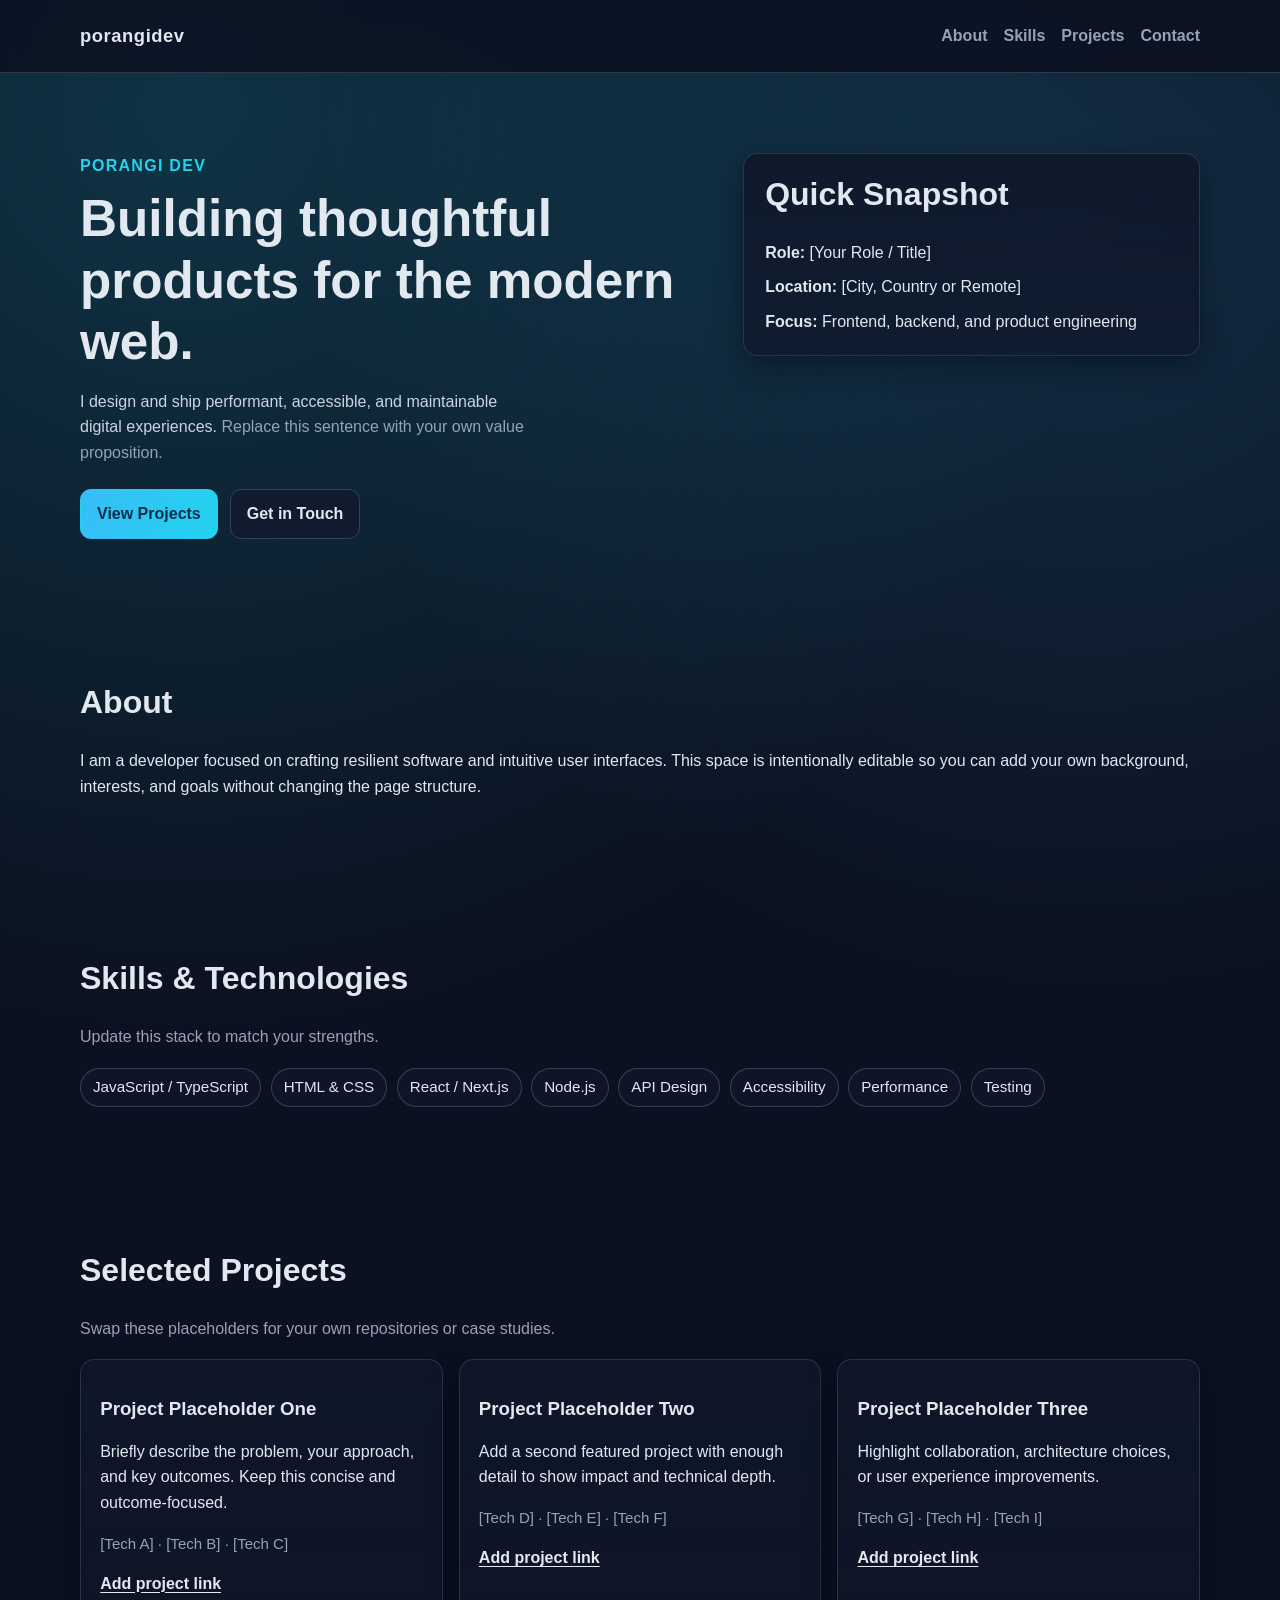
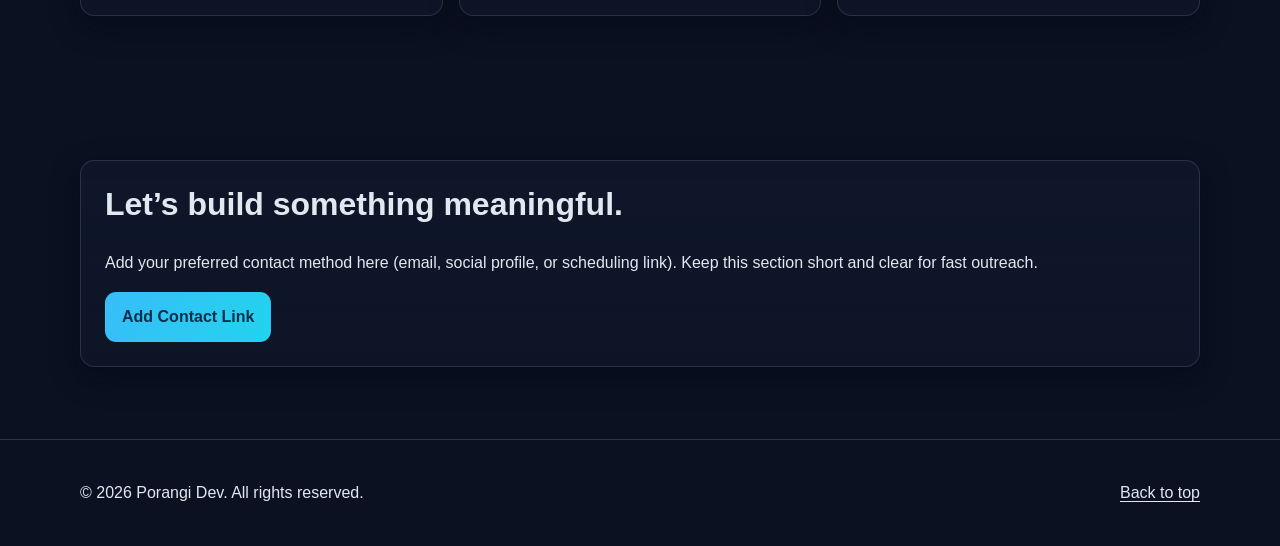
==== index.html @ abcf20e6 "Update implementation plan with privacy policy requirement Co-authored-by: alexx-km <60221685+alexx-" ====
<!doctype html>
<html lang="en">
  <head>
    <meta charset="utf-8" />
    <meta name="viewport" content="width=device-width, initial-scale=1" />
    <title>Porangi Dev | Developer Portfolio</title>
    <meta
      name="description"
      content="Porangi Dev builds modern web experiences. Explore skills, selected projects, and ways to connect."
    />
    <link rel="stylesheet" href="assets/css/styles.css" />
  </head>
  <body>
    <a class="skip-link" href="#main-content">Skip to main content</a>

    <header class="site-header" id="top">
      <div class="container header-inner">
        <a class="brand" href="#top" aria-label="Porangi Dev home">porangidev</a>
        <button
          class="nav-toggle"
          type="button"
          aria-controls="primary-nav"
          aria-expanded="false"
          aria-label="Toggle navigation"
        >
          <span class="nav-toggle-bar" aria-hidden="true"></span>
          <span class="nav-toggle-text">Menu</span>
        </button>
        <nav id="primary-nav" class="primary-nav" aria-label="Primary">
          <ul>
            <li><a href="#about">About</a></li>
            <li><a href="#skills">Skills</a></li>
            <li><a href="#projects">Projects</a></li>
            <li><a href="#contact">Contact</a></li>
          </ul>
        </nav>
      </div>
    </header>

    <main id="main-content">
      <section class="hero section">
        <div class="container hero-grid">
          <div>
            <p class="eyebrow">Porangi Dev</p>
            <h1>Building thoughtful products for the modern web.</h1>
            <p class="lead">
              I design and ship performant, accessible, and maintainable digital experiences.
              <span class="muted">Replace this sentence with your own value proposition.</span>
            </p>
            <div class="hero-actions">
              <a class="button button-primary" href="#projects">View Projects</a>
              <a class="button button-secondary" href="#contact">Get in Touch</a>
            </div>
          </div>
          <aside class="hero-card" aria-label="Quick profile">
            <h2>Quick Snapshot</h2>
            <ul>
              <li><strong>Role:</strong> <span>[Your Role / Title]</span></li>
              <li><strong>Location:</strong> <span>[City, Country or Remote]</span></li>
              <li><strong>Focus:</strong> <span>Frontend, backend, and product engineering</span></li>
            </ul>
          </aside>
        </div>
      </section>

      <section class="section" id="about">
        <div class="container">
          <h2>About</h2>
          <p>
            I am a developer focused on crafting resilient software and intuitive user interfaces.
            This space is intentionally editable so you can add your own background, interests, and
            goals without changing the page structure.
          </p>
        </div>
      </section>

      <section class="section" id="skills">
        <div class="container">
          <h2>Skills &amp; Technologies</h2>
          <p class="section-intro">Update this stack to match your strengths.</p>
          <ul class="chip-list" aria-label="Skills list">
            <li>JavaScript / TypeScript</li>
            <li>HTML &amp; CSS</li>
            <li>React / Next.js</li>
            <li>Node.js</li>
            <li>API Design</li>
            <li>Accessibility</li>
            <li>Performance</li>
            <li>Testing</li>
          </ul>
        </div>
      </section>

      <section class="section" id="projects">
        <div class="container">
          <h2>Selected Projects</h2>
          <p class="section-intro">Swap these placeholders for your own repositories or case studies.</p>
          <div class="project-grid">
            <article class="project-card">
              <h3>Project Placeholder One</h3>
              <p>
                Briefly describe the problem, your approach, and key outcomes.
                Keep this concise and outcome-focused.
              </p>
              <p class="project-tags" aria-label="Project technologies">[Tech A] · [Tech B] · [Tech C]</p>
              <a href="#contact" class="project-link">Add project link</a>
            </article>
            <article class="project-card">
              <h3>Project Placeholder Two</h3>
              <p>
                Add a second featured project with enough detail to show impact and technical depth.
              </p>
              <p class="project-tags" aria-label="Project technologies">[Tech D] · [Tech E] · [Tech F]</p>
              <a href="#contact" class="project-link">Add project link</a>
            </article>
            <article class="project-card">
              <h3>Project Placeholder Three</h3>
              <p>
                Highlight collaboration, architecture choices, or user experience improvements.
              </p>
              <p class="project-tags" aria-label="Project technologies">[Tech G] · [Tech H] · [Tech I]</p>
              <a href="#contact" class="project-link">Add project link</a>
            </article>
          </div>
        </div>
      </section>

      <section class="section" id="contact">
        <div class="container cta-panel">
          <h2>Let’s build something meaningful.</h2>
          <p>
            Add your preferred contact method here (email, social profile, or scheduling link).
            Keep this section short and clear for fast outreach.
          </p>
          <a class="button button-primary" href="#">Add Contact Link</a>
        </div>
      </section>
    </main>

    <footer class="site-footer">
      <div class="container footer-inner">
        <p>&copy; <span id="current-year">2026</span> Porangi Dev. All rights reserved.</p>
        <a href="#top">Back to top</a>
      </div>
    </footer>

    <script src="assets/js/main.js"></script>
  </body>
</html>
---- assets/css/styles.css ----
:root {
  color-scheme: dark;
  --bg: #0b1120;
  --bg-elevated: #121a2f;
  --text: #e2e8f0;
  --muted: #94a3b8;
  --accent: #38bdf8;
  --accent-2: #22d3ee;
  --border: #1e293b;
  --focus: #facc15;
  --radius: 0.9rem;
  --shadow: 0 10px 30px rgba(2, 6, 23, 0.45);
}

* {
  box-sizing: border-box;
}

html,
body {
  margin: 0;
  padding: 0;
}

body {
  min-height: 100vh;
  font-family: Inter, -apple-system, BlinkMacSystemFont, "Segoe UI", Roboto, Helvetica, Arial, sans-serif;
  line-height: 1.6;
  background:
    radial-gradient(circle at 15% 5%, rgba(34, 211, 238, 0.18), transparent 40%),
    radial-gradient(circle at 85% 10%, rgba(56, 189, 248, 0.16), transparent 35%),
    var(--bg);
  color: var(--text);
}

a {
  color: inherit;
  text-underline-offset: 0.2em;
}

:focus-visible {
  outline: 3px solid var(--focus);
  outline-offset: 3px;
}

.skip-link {
  position: absolute;
  left: -9999px;
  top: 0;
  background: var(--focus);
  color: #111827;
  font-weight: 700;
  padding: 0.7rem 1rem;
  z-index: 1000;
}

.skip-link:focus {
  left: 1rem;
  top: 1rem;
}

.container {
  width: min(70rem, 92vw);
  margin: 0 auto;
}

.site-header {
  position: sticky;
  top: 0;
  backdrop-filter: blur(10px);
  background: rgba(11, 17, 32, 0.85);
  border-bottom: 1px solid rgba(148, 163, 184, 0.25);
  z-index: 10;
}

.header-inner {
  display: flex;
  align-items: center;
  justify-content: space-between;
  min-height: 4.5rem;
  gap: 1rem;
}

.brand {
  font-size: 1.15rem;
  font-weight: 700;
  text-decoration: none;
  letter-spacing: 0.03em;
}

.primary-nav ul {
  list-style: none;
  display: flex;
  gap: 1rem;
  margin: 0;
  padding: 0;
}

.primary-nav a {
  text-decoration: none;
  color: var(--muted);
  font-weight: 600;
}

.primary-nav a:hover,
.primary-nav a:focus-visible {
  color: var(--text);
}

.nav-toggle {
  display: none;
  border: 1px solid var(--border);
  background: var(--bg-elevated);
  color: var(--text);
  border-radius: 0.6rem;
  padding: 0.45rem 0.65rem;
  align-items: center;
  gap: 0.5rem;
}

.nav-toggle-bar {
  display: inline-block;
  width: 1rem;
  height: 0.1rem;
  background: currentColor;
  box-shadow: 0 0.3rem 0 currentColor, 0 -0.3rem 0 currentColor;
}

.section {
  padding: 4.5rem 0;
}

.hero {
  padding-top: 5rem;
}

.hero-grid {
  display: grid;
  grid-template-columns: 1.4fr 1fr;
  gap: 1.5rem;
  align-items: start;
}

.eyebrow {
  margin: 0;
  color: var(--accent-2);
  font-weight: 700;
  text-transform: uppercase;
  letter-spacing: 0.08em;
}

h1,
h2,
h3 {
  line-height: 1.2;
}

h1 {
  font-size: clamp(2rem, 5vw, 3.2rem);
  margin: 0.6rem 0 1rem;
}

h2 {
  font-size: clamp(1.45rem, 3vw, 2rem);
  margin-top: 0;
}

.lead {
  color: #cbd5e1;
  max-width: 52ch;
}

.muted,
.section-intro {
  color: var(--muted);
}

.hero-actions {
  display: flex;
  flex-wrap: wrap;
  gap: 0.75rem;
  margin-top: 1.5rem;
}

.button {
  display: inline-flex;
  align-items: center;
  justify-content: center;
  border-radius: 0.7rem;
  padding: 0.7rem 1rem;
  font-weight: 700;
  text-decoration: none;
  border: 1px solid transparent;
}

.button-primary {
  background: linear-gradient(120deg, var(--accent), var(--accent-2));
  color: #082f49;
}

.button-primary:hover {
  filter: brightness(1.08);
}

.button-secondary {
  border-color: #334155;
  background: var(--bg-elevated);
}

.hero-card,
.project-card,
.cta-panel {
  background: linear-gradient(180deg, rgba(15, 23, 42, 0.9), rgba(15, 23, 42, 0.72));
  border: 1px solid rgba(148, 163, 184, 0.2);
  border-radius: var(--radius);
  box-shadow: var(--shadow);
}

.hero-card {
  padding: 1.3rem;
}

.hero-card ul {
  list-style: none;
  padding: 0;
  margin: 0;
}

.hero-card li + li {
  margin-top: 0.55rem;
}

.chip-list {
  list-style: none;
  display: flex;
  flex-wrap: wrap;
  gap: 0.6rem;
  padding: 0;
  margin: 1.1rem 0 0;
}

.chip-list li {
  background: rgba(15, 23, 42, 0.9);
  border: 1px solid rgba(148, 163, 184, 0.3);
  border-radius: 999px;
  padding: 0.4rem 0.75rem;
  font-size: 0.95rem;
}

.project-grid {
  display: grid;
  grid-template-columns: repeat(auto-fit, minmax(16rem, 1fr));
  gap: 1rem;
  margin-top: 1.1rem;
}

.project-card {
  padding: 1.2rem;
}

.project-tags {
  color: var(--muted);
  font-size: 0.94rem;
}

.project-link {
  font-weight: 700;
}

.project-link:hover,
.project-link:focus-visible {
  color: var(--accent-2);
}

.cta-panel {
  padding: 1.5rem;
}

.site-footer {
  border-top: 1px solid rgba(148, 163, 184, 0.25);
  padding: 1.5rem 0;
}

.footer-inner {
  display: flex;
  justify-content: space-between;
  gap: 1rem;
  align-items: center;
  flex-wrap: wrap;
}

@media (max-width: 52rem) {
  .hero-grid {
    grid-template-columns: 1fr;
  }

  .nav-toggle {
    display: inline-flex;
  }

  .primary-nav {
    display: none;
    width: 100%;
    order: 3;
    padding-bottom: 0.8rem;
  }

  .header-inner {
    flex-wrap: wrap;
  }

  .primary-nav ul {
    width: 100%;
    flex-direction: column;
    gap: 0.45rem;
  }

  .site-header[data-menu-open="true"] .primary-nav {
    display: block;
  }
}

@media (prefers-reduced-motion: no-preference) {
  .project-card,
  .hero-card,
  .button,
  .chip-list li {
    transition: transform 180ms ease, box-shadow 180ms ease, border-color 180ms ease;
  }

  .project-card:hover,
  .hero-card:hover {
    transform: translateY(-3px);
    border-color: rgba(56, 189, 248, 0.5);
  }

  .button:hover {
    transform: translateY(-1px);
  }
}
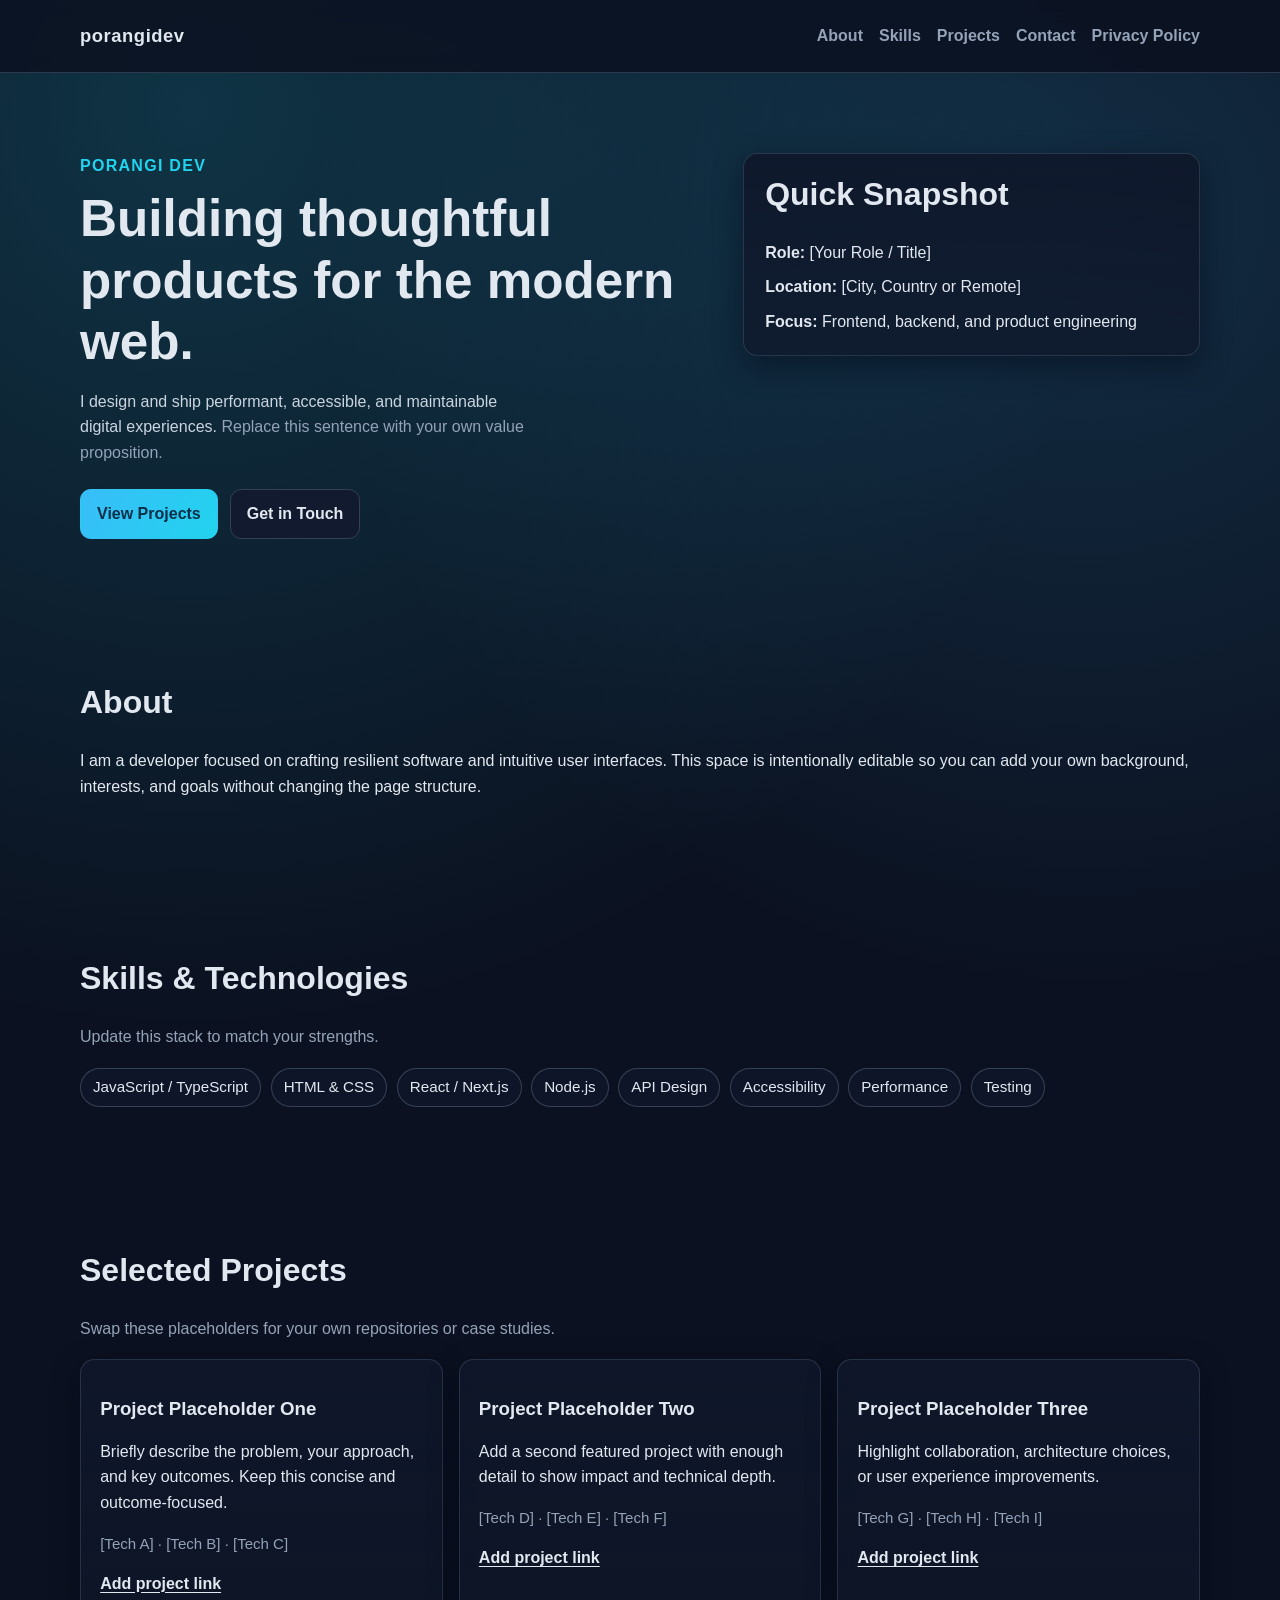
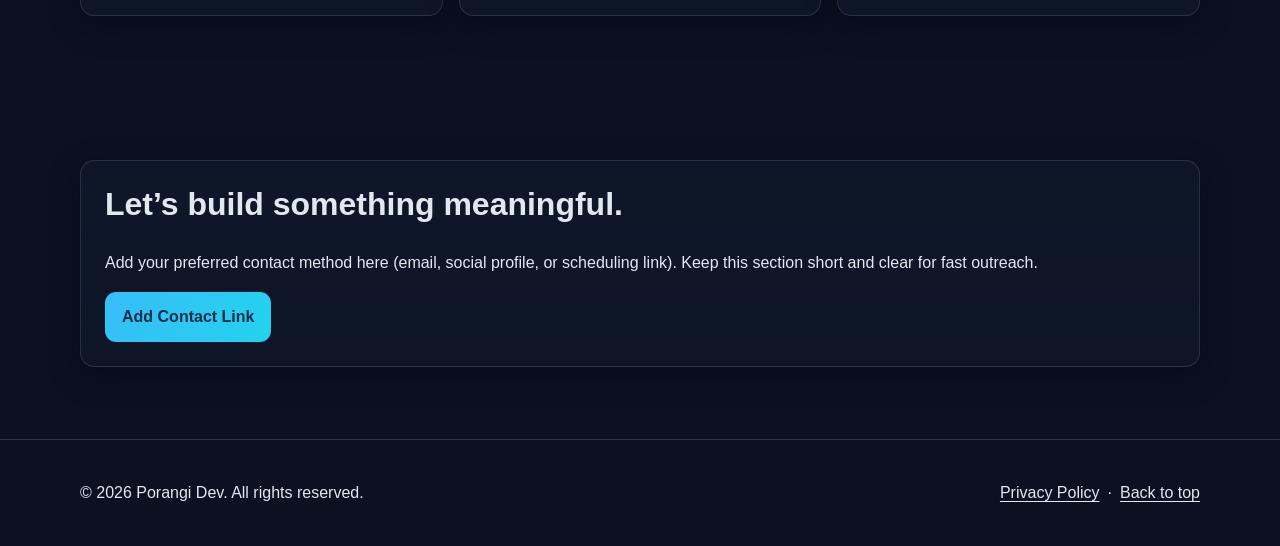
==== commit 53232566: "Build portfolio site with Google Play privacy policy page Co-authored-by: alexx-km <60221685+alexx-k" ====
--- a/index.html
+++ b/index.html
@@ -10,7 +10,7 @@
     />
     <link rel="stylesheet" href="assets/css/styles.css" />
   </head>
-  <body>
+  <body class="no-js">
     <a class="skip-link" href="#main-content">Skip to main content</a>
 
     <header class="site-header" id="top">
@@ -32,6 +32,7 @@
             <li><a href="#skills">Skills</a></li>
             <li><a href="#projects">Projects</a></li>
             <li><a href="#contact">Contact</a></li>
+            <li><a href="privacy-policy.html">Privacy Policy</a></li>
           </ul>
         </nav>
       </div>
@@ -140,7 +141,11 @@
     <footer class="site-footer">
       <div class="container footer-inner">
         <p>&copy; <span id="current-year">2026</span> Porangi Dev. All rights reserved.</p>
-        <a href="#top">Back to top</a>
+        <p class="footer-links">
+          <a href="privacy-policy.html">Privacy Policy</a>
+          <span aria-hidden="true">·</span>
+          <a href="#top">Back to top</a>
+        </p>
       </div>
     </footer>
 
--- a/assets/css/styles.css
+++ b/assets/css/styles.css
@@ -289,20 +289,42 @@
   flex-wrap: wrap;
 }
 
+.footer-links {
+  margin: 0;
+  display: inline-flex;
+  align-items: center;
+  gap: 0.5rem;
+}
+
+.legal-content {
+  max-width: 72ch;
+}
+
+.legal-content h2 {
+  margin-top: 2rem;
+}
+
+.legal-content ul {
+  padding-left: 1.2rem;
+}
+
 @media (max-width: 52rem) {
   .hero-grid {
     grid-template-columns: 1fr;
   }
 
-  .nav-toggle {
+  .js-enabled .nav-toggle {
     display: inline-flex;
   }
 
   .primary-nav {
-    display: none;
     width: 100%;
     order: 3;
     padding-bottom: 0.8rem;
+  }
+
+  .js-enabled .primary-nav {
+    display: none;
   }
 
   .header-inner {
@@ -315,7 +337,7 @@
     gap: 0.45rem;
   }
 
-  .site-header[data-menu-open="true"] .primary-nav {
+  .js-enabled .site-header[data-menu-open="true"] .primary-nav {
     display: block;
   }
 }
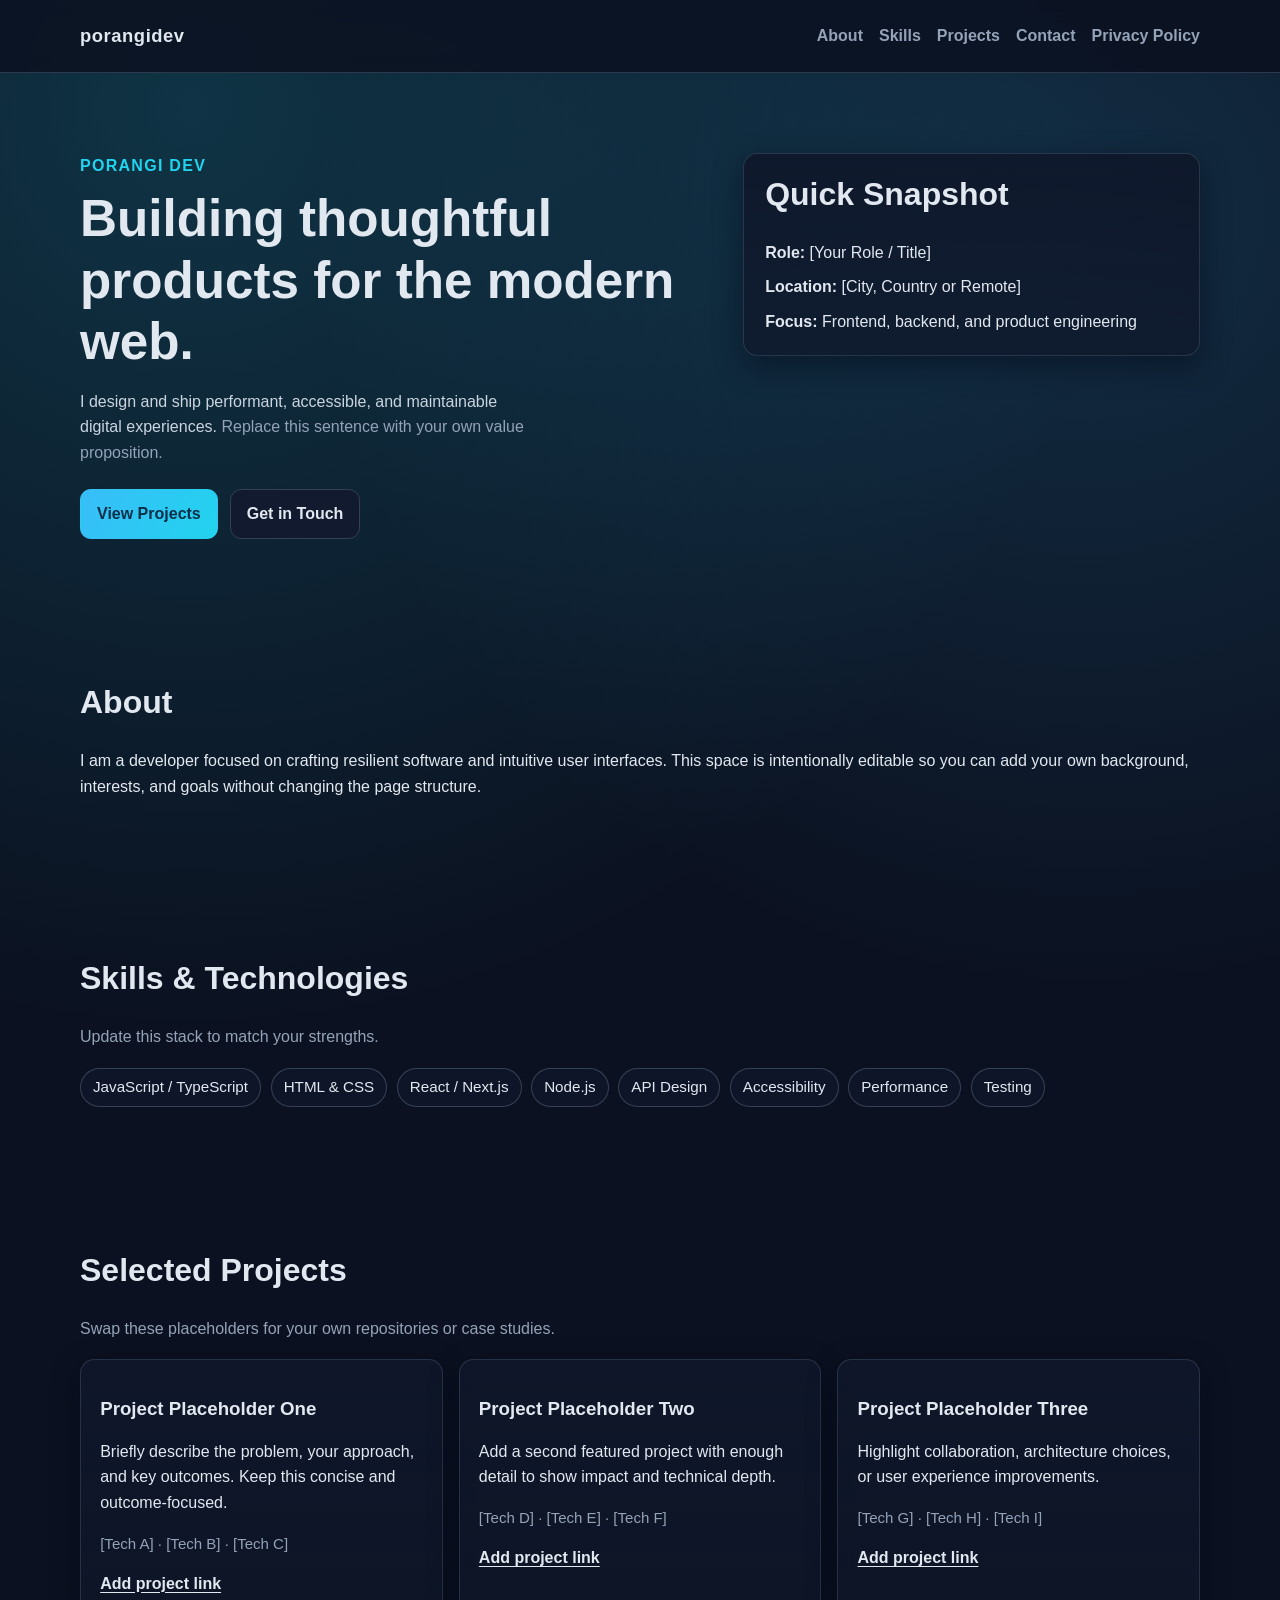
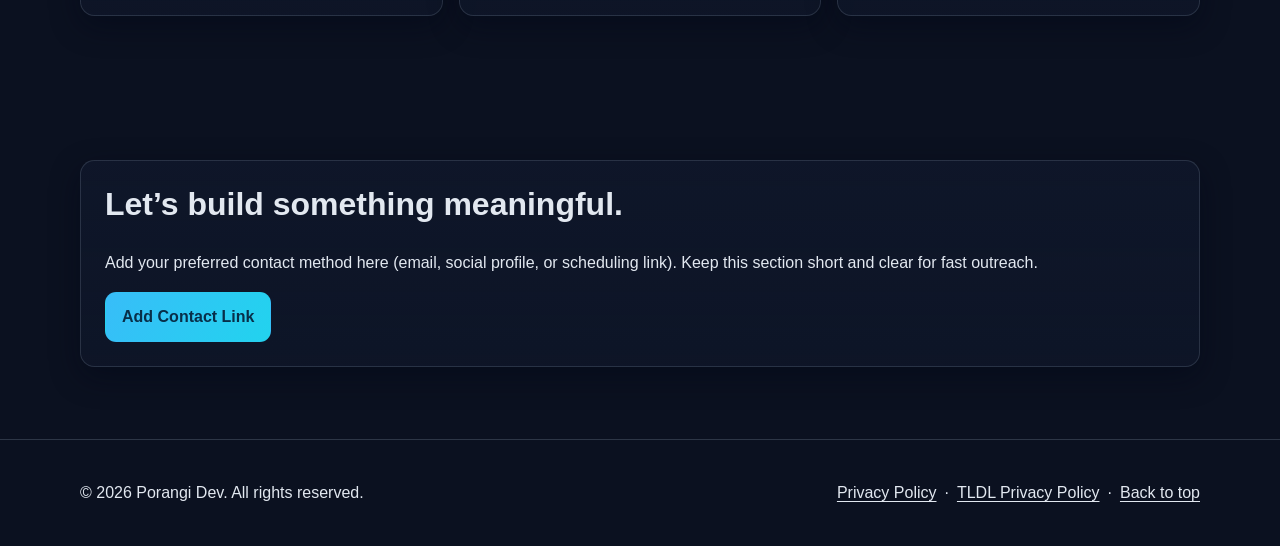
==== commit 7b5a0e7f: "Add TLDL privacy policy page for the Google Play listing Publish the English and German privacy poli" ====
--- a/index.html
+++ b/index.html
@@ -144,6 +144,8 @@
         <p class="footer-links">
           <a href="privacy-policy.html">Privacy Policy</a>
           <span aria-hidden="true">·</span>
+          <a href="tldl/privacy-policy.html">TLDL Privacy Policy</a>
+          <span aria-hidden="true">·</span>
           <a href="#top">Back to top</a>
         </p>
       </div>
--- a/assets/css/styles.css
+++ b/assets/css/styles.css
@@ -308,6 +308,11 @@
   padding-left: 1.2rem;
 }
 
+.legal-content address {
+  font-style: normal;
+  margin-bottom: 1rem;
+}
+
 @media (max-width: 52rem) {
   .hero-grid {
     grid-template-columns: 1fr;
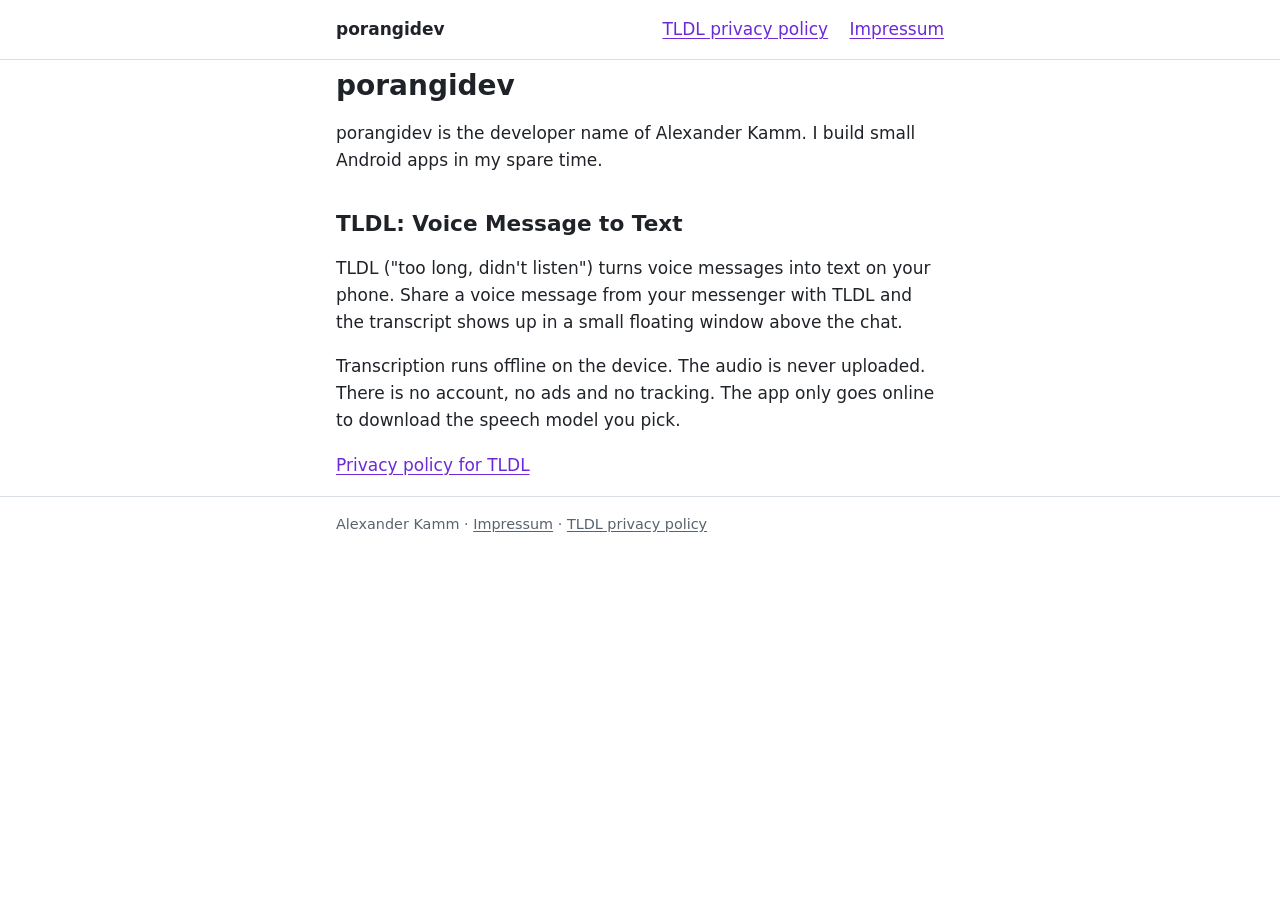
==== commit 7fc9a780: "Rewrite the site as a plain home for porangidev and the TLDL privacy policy Replace the generated po" ====
--- a/index.html
+++ b/index.html
@@ -3,154 +3,48 @@
   <head>
     <meta charset="utf-8" />
     <meta name="viewport" content="width=device-width, initial-scale=1" />
-    <title>Porangi Dev | Developer Portfolio</title>
-    <meta
-      name="description"
-      content="Porangi Dev builds modern web experiences. Explore skills, selected projects, and ways to connect."
-    />
+    <title>porangidev</title>
+    <meta name="description" content="porangidev is Alexander Kamm. Home of the TLDL Android app." />
     <link rel="stylesheet" href="assets/css/styles.css" />
   </head>
-  <body class="no-js">
-    <a class="skip-link" href="#main-content">Skip to main content</a>
-
-    <header class="site-header" id="top">
-      <div class="container header-inner">
-        <a class="brand" href="#top" aria-label="Porangi Dev home">porangidev</a>
-        <button
-          class="nav-toggle"
-          type="button"
-          aria-controls="primary-nav"
-          aria-expanded="false"
-          aria-label="Toggle navigation"
-        >
-          <span class="nav-toggle-bar" aria-hidden="true"></span>
-          <span class="nav-toggle-text">Menu</span>
-        </button>
-        <nav id="primary-nav" class="primary-nav" aria-label="Primary">
-          <ul>
-            <li><a href="#about">About</a></li>
-            <li><a href="#skills">Skills</a></li>
-            <li><a href="#projects">Projects</a></li>
-            <li><a href="#contact">Contact</a></li>
-            <li><a href="privacy-policy.html">Privacy Policy</a></li>
-          </ul>
+  <body>
+    <header>
+      <div class="wrap">
+        <a class="site-name" href="./">porangidev</a>
+        <nav aria-label="Site">
+          <a href="tldl/privacy-policy.html">TLDL privacy policy</a>
+          <a href="impressum.html" lang="de">Impressum</a>
         </nav>
       </div>
     </header>
 
-    <main id="main-content">
-      <section class="hero section">
-        <div class="container hero-grid">
-          <div>
-            <p class="eyebrow">Porangi Dev</p>
-            <h1>Building thoughtful products for the modern web.</h1>
-            <p class="lead">
-              I design and ship performant, accessible, and maintainable digital experiences.
-              <span class="muted">Replace this sentence with your own value proposition.</span>
-            </p>
-            <div class="hero-actions">
-              <a class="button button-primary" href="#projects">View Projects</a>
-              <a class="button button-secondary" href="#contact">Get in Touch</a>
-            </div>
-          </div>
-          <aside class="hero-card" aria-label="Quick profile">
-            <h2>Quick Snapshot</h2>
-            <ul>
-              <li><strong>Role:</strong> <span>[Your Role / Title]</span></li>
-              <li><strong>Location:</strong> <span>[City, Country or Remote]</span></li>
-              <li><strong>Focus:</strong> <span>Frontend, backend, and product engineering</span></li>
-            </ul>
-          </aside>
-        </div>
-      </section>
+    <main class="wrap">
+      <h1>porangidev</h1>
+      <p>
+        porangidev is the developer name of Alexander Kamm. I build small Android apps in my
+        spare time.
+      </p>
 
-      <section class="section" id="about">
-        <div class="container">
-          <h2>About</h2>
-          <p>
-            I am a developer focused on crafting resilient software and intuitive user interfaces.
-            This space is intentionally editable so you can add your own background, interests, and
-            goals without changing the page structure.
-          </p>
-        </div>
-      </section>
-
-      <section class="section" id="skills">
-        <div class="container">
-          <h2>Skills &amp; Technologies</h2>
-          <p class="section-intro">Update this stack to match your strengths.</p>
-          <ul class="chip-list" aria-label="Skills list">
-            <li>JavaScript / TypeScript</li>
-            <li>HTML &amp; CSS</li>
-            <li>React / Next.js</li>
-            <li>Node.js</li>
-            <li>API Design</li>
-            <li>Accessibility</li>
-            <li>Performance</li>
-            <li>Testing</li>
-          </ul>
-        </div>
-      </section>
-
-      <section class="section" id="projects">
-        <div class="container">
-          <h2>Selected Projects</h2>
-          <p class="section-intro">Swap these placeholders for your own repositories or case studies.</p>
-          <div class="project-grid">
-            <article class="project-card">
-              <h3>Project Placeholder One</h3>
-              <p>
-                Briefly describe the problem, your approach, and key outcomes.
-                Keep this concise and outcome-focused.
-              </p>
-              <p class="project-tags" aria-label="Project technologies">[Tech A] · [Tech B] · [Tech C]</p>
-              <a href="#contact" class="project-link">Add project link</a>
-            </article>
-            <article class="project-card">
-              <h3>Project Placeholder Two</h3>
-              <p>
-                Add a second featured project with enough detail to show impact and technical depth.
-              </p>
-              <p class="project-tags" aria-label="Project technologies">[Tech D] · [Tech E] · [Tech F]</p>
-              <a href="#contact" class="project-link">Add project link</a>
-            </article>
-            <article class="project-card">
-              <h3>Project Placeholder Three</h3>
-              <p>
-                Highlight collaboration, architecture choices, or user experience improvements.
-              </p>
-              <p class="project-tags" aria-label="Project technologies">[Tech G] · [Tech H] · [Tech I]</p>
-              <a href="#contact" class="project-link">Add project link</a>
-            </article>
-          </div>
-        </div>
-      </section>
-
-      <section class="section" id="contact">
-        <div class="container cta-panel">
-          <h2>Let’s build something meaningful.</h2>
-          <p>
-            Add your preferred contact method here (email, social profile, or scheduling link).
-            Keep this section short and clear for fast outreach.
-          </p>
-          <a class="button button-primary" href="#">Add Contact Link</a>
-        </div>
-      </section>
+      <h2>TLDL: Voice Message to Text</h2>
+      <p>
+        TLDL ("too long, didn't listen") turns voice messages into text on your phone. Share a
+        voice message from your messenger with TLDL and the transcript shows up in a small
+        floating window above the chat.
+      </p>
+      <p>
+        Transcription runs offline on the device. The audio is never uploaded. There is no
+        account, no ads and no tracking. The app only goes online to download the speech model
+        you pick.
+      </p>
+      <p><a href="tldl/privacy-policy.html">Privacy policy for TLDL</a></p>
     </main>
 
-    <footer class="site-footer">
-      <div class="container footer-inner">
-        <p>&copy; <span id="current-year">2026</span> Porangi Dev. All rights reserved.</p>
-        <p class="footer-links">
-          <a href="privacy-policy.html">Privacy Policy</a>
-          <span aria-hidden="true">·</span>
-          <a href="tldl/privacy-policy.html">TLDL Privacy Policy</a>
-          <span aria-hidden="true">·</span>
-          <a href="#top">Back to top</a>
-        </p>
+    <footer>
+      <div class="wrap">
+        Alexander Kamm ·
+        <a href="impressum.html" lang="de">Impressum</a> ·
+        <a href="tldl/privacy-policy.html">TLDL privacy policy</a>
       </div>
     </footer>
-
-    <script src="assets/js/main.js"></script>
   </body>
 </html>
--- a/assets/css/styles.css
+++ b/assets/css/styles.css
@@ -1,367 +1,139 @@
 :root {
-  color-scheme: dark;
-  --bg: #0b1120;
-  --bg-elevated: #121a2f;
-  --text: #e2e8f0;
-  --muted: #94a3b8;
-  --accent: #38bdf8;
-  --accent-2: #22d3ee;
-  --border: #1e293b;
-  --focus: #facc15;
-  --radius: 0.9rem;
-  --shadow: 0 10px 30px rgba(2, 6, 23, 0.45);
+  color-scheme: light dark;
+  --bg: #ffffff;
+  --text: #1f2328;
+  --muted: #59636e;
+  --accent: #6d28d9;
+  --rule: #d8dee4;
+}
+
+@media (prefers-color-scheme: dark) {
+  :root {
+    --bg: #15161a;
+    --text: #e6e6e6;
+    --muted: #a0a4ab;
+    --accent: #b794f6;
+    --rule: #33363d;
+  }
 }
 
 * {
   box-sizing: border-box;
 }
 
-html,
-body {
-  margin: 0;
-  padding: 0;
+html {
+  -webkit-text-size-adjust: 100%;
 }
 
 body {
-  min-height: 100vh;
-  font-family: Inter, -apple-system, BlinkMacSystemFont, "Segoe UI", Roboto, Helvetica, Arial, sans-serif;
+  margin: 0;
+  background: var(--bg);
+  color: var(--text);
+  font-family: system-ui, -apple-system, "Segoe UI", Roboto, Helvetica, Arial, sans-serif;
+  font-size: 1.0625rem;
   line-height: 1.6;
-  background:
-    radial-gradient(circle at 15% 5%, rgba(34, 211, 238, 0.18), transparent 40%),
-    radial-gradient(circle at 85% 10%, rgba(56, 189, 248, 0.16), transparent 35%),
-    var(--bg);
-  color: var(--text);
+  overflow-wrap: break-word;
+}
+
+.wrap {
+  max-width: 40rem;
+  margin: 0 auto;
+  padding: 0 1rem;
 }
 
 a {
-  color: inherit;
-  text-underline-offset: 0.2em;
+  color: var(--accent);
+  text-underline-offset: 0.15em;
 }
 
-:focus-visible {
-  outline: 3px solid var(--focus);
-  outline-offset: 3px;
+a:focus-visible {
+  outline: 2px solid var(--accent);
+  outline-offset: 2px;
 }
 
-.skip-link {
-  position: absolute;
-  left: -9999px;
-  top: 0;
-  background: var(--focus);
-  color: #111827;
-  font-weight: 700;
-  padding: 0.7rem 1rem;
-  z-index: 1000;
+header {
+  border-bottom: 1px solid var(--rule);
 }
 
-.skip-link:focus {
-  left: 1rem;
-  top: 1rem;
+header .wrap {
+  display: flex;
+  flex-wrap: wrap;
+  align-items: baseline;
+  justify-content: space-between;
+  gap: 0.25rem 1.25rem;
+  padding-top: 1rem;
+  padding-bottom: 1rem;
 }
 
-.container {
-  width: min(70rem, 92vw);
-  margin: 0 auto;
+.site-name {
+  color: var(--text);
+  font-weight: 600;
+  text-decoration: none;
 }
 
-.site-header {
-  position: sticky;
-  top: 0;
-  backdrop-filter: blur(10px);
-  background: rgba(11, 17, 32, 0.85);
-  border-bottom: 1px solid rgba(148, 163, 184, 0.25);
-  z-index: 10;
+nav a + a {
+  margin-left: 1rem;
 }
 
-.header-inner {
-  display: flex;
-  align-items: center;
-  justify-content: space-between;
-  min-height: 4.5rem;
-  gap: 1rem;
-}
-
-.brand {
-  font-size: 1.15rem;
-  font-weight: 700;
-  text-decoration: none;
-  letter-spacing: 0.03em;
-}
-
-.primary-nav ul {
-  list-style: none;
-  display: flex;
-  gap: 1rem;
-  margin: 0;
-  padding: 0;
-}
-
-.primary-nav a {
-  text-decoration: none;
-  color: var(--muted);
-  font-weight: 600;
-}
-
-.primary-nav a:hover,
-.primary-nav a:focus-visible {
-  color: var(--text);
-}
-
-.nav-toggle {
-  display: none;
-  border: 1px solid var(--border);
-  background: var(--bg-elevated);
-  color: var(--text);
-  border-radius: 0.6rem;
-  padding: 0.45rem 0.65rem;
-  align-items: center;
-  gap: 0.5rem;
-}
-
-.nav-toggle-bar {
-  display: inline-block;
-  width: 1rem;
-  height: 0.1rem;
-  background: currentColor;
-  box-shadow: 0 0.3rem 0 currentColor, 0 -0.3rem 0 currentColor;
-}
-
-.section {
-  padding: 4.5rem 0;
-}
-
-.hero {
-  padding-top: 5rem;
-}
-
-.hero-grid {
-  display: grid;
-  grid-template-columns: 1.4fr 1fr;
-  gap: 1.5rem;
-  align-items: start;
-}
-
-.eyebrow {
-  margin: 0;
-  color: var(--accent-2);
-  font-weight: 700;
-  text-transform: uppercase;
-  letter-spacing: 0.08em;
+main {
+  padding-top: 1.5rem;
+  padding-bottom: 2.5rem;
 }
 
 h1,
 h2,
 h3 {
-  line-height: 1.2;
+  line-height: 1.25;
 }
 
 h1 {
-  font-size: clamp(2rem, 5vw, 3.2rem);
-  margin: 0.6rem 0 1rem;
+  font-size: 1.75rem;
+  margin: 0.5rem 0 1rem;
 }
 
 h2 {
-  font-size: clamp(1.45rem, 3vw, 2rem);
-  margin-top: 0;
+  font-size: 1.35rem;
+  margin: 2.25rem 0 0.75rem;
 }
 
-.lead {
-  color: #cbd5e1;
-  max-width: 52ch;
+h3 {
+  font-size: 1.1rem;
+  margin: 1.75rem 0 0.5rem;
 }
 
-.muted,
-.section-intro {
-  color: var(--muted);
+ul {
+  padding-left: 1.25rem;
 }
 
-.hero-actions {
-  display: flex;
-  flex-wrap: wrap;
-  gap: 0.75rem;
-  margin-top: 1.5rem;
+li + li {
+  margin-top: 0.4rem;
 }
 
-.button {
-  display: inline-flex;
-  align-items: center;
-  justify-content: center;
-  border-radius: 0.7rem;
-  padding: 0.7rem 1rem;
-  font-weight: 700;
-  text-decoration: none;
-  border: 1px solid transparent;
-}
-
-.button-primary {
-  background: linear-gradient(120deg, var(--accent), var(--accent-2));
-  color: #082f49;
-}
-
-.button-primary:hover {
-  filter: brightness(1.08);
-}
-
-.button-secondary {
-  border-color: #334155;
-  background: var(--bg-elevated);
-}
-
-.hero-card,
-.project-card,
-.cta-panel {
-  background: linear-gradient(180deg, rgba(15, 23, 42, 0.9), rgba(15, 23, 42, 0.72));
-  border: 1px solid rgba(148, 163, 184, 0.2);
-  border-radius: var(--radius);
-  box-shadow: var(--shadow);
-}
-
-.hero-card {
-  padding: 1.3rem;
-}
-
-.hero-card ul {
-  list-style: none;
-  padding: 0;
-  margin: 0;
-}
-
-.hero-card li + li {
-  margin-top: 0.55rem;
-}
-
-.chip-list {
-  list-style: none;
-  display: flex;
-  flex-wrap: wrap;
-  gap: 0.6rem;
-  padding: 0;
-  margin: 1.1rem 0 0;
-}
-
-.chip-list li {
-  background: rgba(15, 23, 42, 0.9);
-  border: 1px solid rgba(148, 163, 184, 0.3);
-  border-radius: 999px;
-  padding: 0.4rem 0.75rem;
-  font-size: 0.95rem;
-}
-
-.project-grid {
-  display: grid;
-  grid-template-columns: repeat(auto-fit, minmax(16rem, 1fr));
-  gap: 1rem;
-  margin-top: 1.1rem;
-}
-
-.project-card {
-  padding: 1.2rem;
-}
-
-.project-tags {
-  color: var(--muted);
-  font-size: 0.94rem;
-}
-
-.project-link {
-  font-weight: 700;
-}
-
-.project-link:hover,
-.project-link:focus-visible {
-  color: var(--accent-2);
-}
-
-.cta-panel {
-  padding: 1.5rem;
-}
-
-.site-footer {
-  border-top: 1px solid rgba(148, 163, 184, 0.25);
-  padding: 1.5rem 0;
-}
-
-.footer-inner {
-  display: flex;
-  justify-content: space-between;
-  gap: 1rem;
-  align-items: center;
-  flex-wrap: wrap;
-}
-
-.footer-links {
-  margin: 0;
-  display: inline-flex;
-  align-items: center;
-  gap: 0.5rem;
-}
-
-.legal-content {
-  max-width: 72ch;
-}
-
-.legal-content h2 {
-  margin-top: 2rem;
-}
-
-.legal-content ul {
-  padding-left: 1.2rem;
-}
-
-.legal-content address {
+address {
   font-style: normal;
   margin-bottom: 1rem;
 }
 
-@media (max-width: 52rem) {
-  .hero-grid {
-    grid-template-columns: 1fr;
-  }
-
-  .js-enabled .nav-toggle {
-    display: inline-flex;
-  }
-
-  .primary-nav {
-    width: 100%;
-    order: 3;
-    padding-bottom: 0.8rem;
-  }
-
-  .js-enabled .primary-nav {
-    display: none;
-  }
-
-  .header-inner {
-    flex-wrap: wrap;
-  }
-
-  .primary-nav ul {
-    width: 100%;
-    flex-direction: column;
-    gap: 0.45rem;
-  }
-
-  .js-enabled .site-header[data-menu-open="true"] .primary-nav {
-    display: block;
-  }
+.muted {
+  color: var(--muted);
 }
 
-@media (prefers-reduced-motion: no-preference) {
-  .project-card,
-  .hero-card,
-  .button,
-  .chip-list li {
-    transition: transform 180ms ease, box-shadow 180ms ease, border-color 180ms ease;
-  }
+section + section {
+  border-top: 1px solid var(--rule);
+  margin-top: 2.5rem;
+}
 
-  .project-card:hover,
-  .hero-card:hover {
-    transform: translateY(-3px);
-    border-color: rgba(56, 189, 248, 0.5);
-  }
+footer {
+  border-top: 1px solid var(--rule);
+  color: var(--muted);
+  font-size: 0.9rem;
+}
 
-  .button:hover {
-    transform: translateY(-1px);
-  }
+footer .wrap {
+  padding-top: 1rem;
+  padding-bottom: 2rem;
 }
+
+footer a {
+  color: var(--muted);
+}
